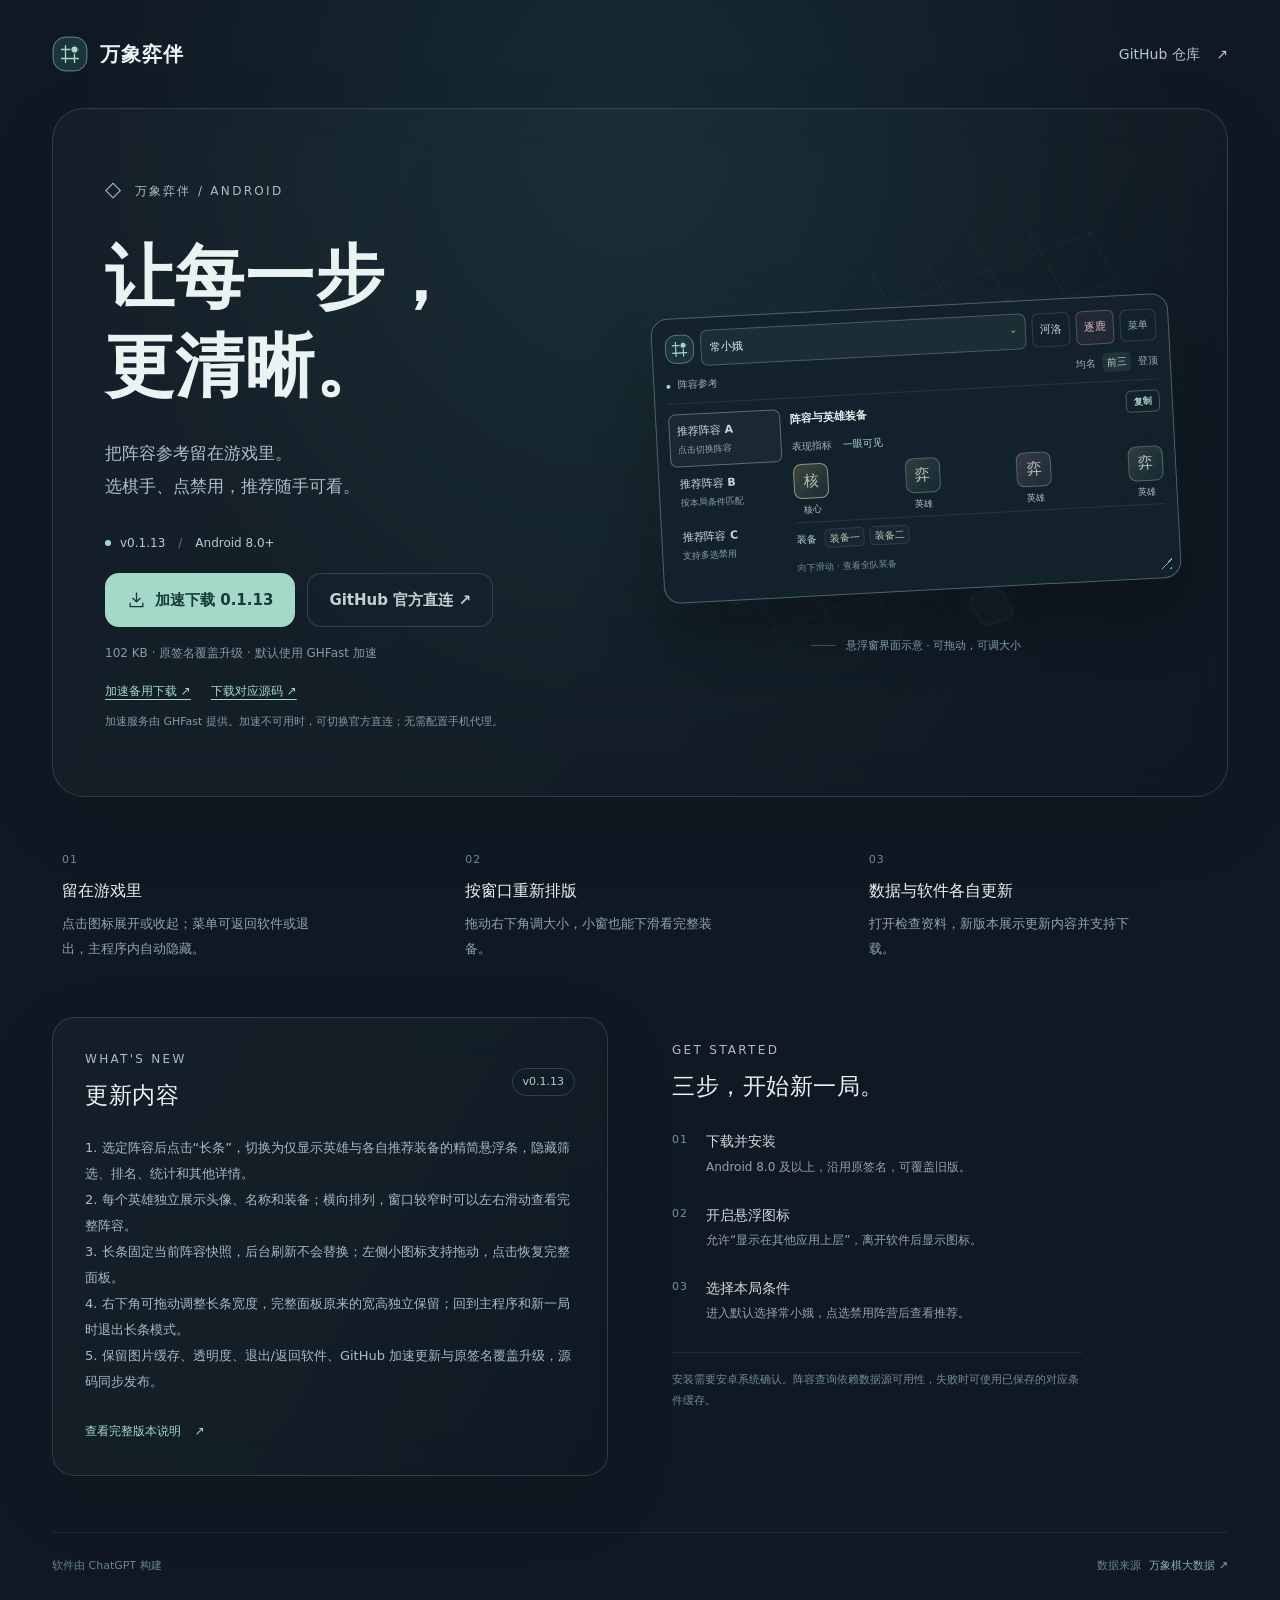
==== docs/index.html @ 3adbb767 "Release 0.1.13: pin selected lineup as a compact hero and equipment strip" ====
<!doctype html>
<html lang="zh-CN">
<head>
  <meta charset="utf-8">
  <meta name="viewport" content="width=device-width,initial-scale=1">
  <meta name="theme-color" content="#111d27">
  <meta name="description" content="万象弈伴 Android 下载。游戏内悬浮查看阵容、英雄装备，支持阵容码复制与软件内更新。">
  <title>万象弈伴 · Android 下载</title>
  <link rel="icon" type="image/svg+xml" href="icon.svg">
  <link rel="stylesheet" href="style.css?v=12">
</head>
<body>
  <div class="ambient" aria-hidden="true"></div>
  <header class="topbar wrap">
    <a class="brand" href="./" aria-label="万象弈伴首页"><img src="icon.svg" width="36" height="36" alt=""><span>万象弈伴</span></a>
    <a class="repo-link" href="https://github.com/xiguadoudou/WanxiangCompanion" target="_blank" rel="noopener">GitHub 仓库 <span aria-hidden="true">↗</span></a>
  </header>
  <main class="wrap">
    <section class="hero glass" aria-labelledby="title">
      <div class="hero-copy">
        <div class="eyebrow"><span class="diamond" aria-hidden="true">◇</span> 万象弈伴 / ANDROID</div>
        <h1 id="title">让每一步，<br>更清晰。</h1>
        <p class="intro">把阵容参考留在游戏里。<br>选棋手、点禁用，推荐随手可看。</p>
        <div class="release-line"><span class="dot" aria-hidden="true"></span><span id="version">最新稳定版</span><span class="separator">/</span> Android 8.0+</div>
        <div class="download-actions">
          <a class="button primary" id="download" href="https://ghfast.top/https://github.com/xiguadoudou/WanxiangCompanion/releases/latest/download/WanxiangCompanion.apk"><svg viewBox="0 0 24 24" fill="none" stroke="currentColor" stroke-width="1.7" aria-hidden="true"><path d="M12 3v12m-5-5 5 5 5-5M4 16v5h16v-5"/></svg><span id="downloadText">加速下载最新安装包</span></a>
          <a class="button secondary" id="backup" href="https://github.com/xiguadoudou/WanxiangCompanion/releases/latest/download/WanxiangCompanion.apk" target="_blank" rel="noopener">GitHub 官方直连 <span aria-hidden="true">↗</span></a>
        </div>
        <p class="download-note" id="downloadNote" role="status">正在读取最新版本与更新内容…</p>
        <div class="download-links"><a id="rawBackup" href="https://ghfast.top/https://raw.githubusercontent.com/xiguadoudou/WanxiangCompanion/main/updates/WanxiangCompanion-0.1.13.apk">加速备用下载 ↗</a><a id="sourceLink" href="https://ghfast.top/https://github.com/xiguadoudou/WanxiangCompanion/releases/latest/download/WanxiangCompanion-source.zip">下载对应源码 ↗</a></div>
        <p class="route-note">加速服务由 GHFast 提供。加速不可用时，可切换官方直连；无需配置手机代理。</p>
        <noscript><p class="download-note">加速与官方按钮均可直接下载安装包；更新内容请查看 GitHub 版本页。</p></noscript>
      </div>
      <div class="showcase">
        <div class="game-field" aria-hidden="true"><div class="board"><i></i><i></i><i></i><i></i><i></i></div></div>
        <div class="mini-window" aria-label="悬浮窗排版示意，不是实时推荐">
          <div class="mini-head"><img src="icon.svg" width="30" height="30" alt=""><span class="mini-player">常小娥 <small>⌄</small></span><span class="mini-faction">河洛</span><span class="mini-faction banned">逐鹿</span><span class="mini-reset">菜单</span></div>
          <div class="mini-toolbar"><span><i class="dot"></i> 阵容参考</span><span>均名 <b>前三</b> 登顶</span></div>
          <div class="mini-main"><div class="mini-list"><div class="mini-selected">推荐阵容 A<small>点击切换阵容</small></div><div>推荐阵容 B<small>按本局条件匹配</small></div><div>推荐阵容 C<small>支持多选禁用</small></div></div><div class="mini-detail"><div class="mini-title">阵容与英雄装备 <span>复制</span></div><div class="mini-stats">表现指标 <strong>一眼可见</strong></div><div class="mini-roster"><span>核<small>核心</small></span><span>弈<small>英雄</small></span><span>弈<small>英雄</small></span><span>弈<small>英雄</small></span></div><div class="mini-items">装备 <span>装备一</span><span>装备二</span></div><div class="mini-scroll">向下滑动 · 查看全队装备</div></div></div>
          <div class="resize-handle" aria-hidden="true"></div>
        </div>
        <div class="showcase-caption"><span class="caption-line"></span> 悬浮窗界面示意 · 可拖动，可调大小</div>
      </div>
    </section>
    <section class="features" aria-label="主要功能">
      <div><span class="feature-index">01</span><h2>留在游戏里</h2><p>点击图标展开或收起；菜单可返回软件或退出，主程序内自动隐藏。</p></div>
      <div><span class="feature-index">02</span><h2>按窗口重新排版</h2><p>拖动右下角调大小，小窗也能下滑看完整装备。</p></div>
      <div><span class="feature-index">03</span><h2>数据与软件各自更新</h2><p>打开检查资料，新版本展示更新内容并支持下载。</p></div>
    </section>
    <section class="bottom-grid">
      <div class="changelog glass" aria-labelledby="changes-title"><div class="section-heading"><div><div class="eyebrow">WHAT'S NEW</div><h2 id="changes-title">更新内容</h2></div><span id="notesVersion" class="version-chip">最新版本</span></div><p id="notes" class="notes">正在读取更新内容。也可以前往 GitHub 查看全部版本。</p><a id="releaseLink" class="text-link" href="https://github.com/xiguadoudou/WanxiangCompanion/releases/latest" target="_blank" rel="noopener">查看完整版本说明 <span aria-hidden="true">↗</span></a></div>
      <div class="install" aria-labelledby="install-title"><div class="eyebrow">GET STARTED</div><h2 id="install-title">三步，开始新一局。</h2><ol><li><span>01</span><div><b>下载并安装</b><p>Android 8.0 及以上，沿用原签名，可覆盖旧版。</p></div></li><li><span>02</span><div><b>开启悬浮图标</b><p>允许“显示在其他应用上层”，离开软件后显示图标。</p></div></li><li><span>03</span><div><b>选择本局条件</b><p>进入默认选择常小娥，点选禁用阵营后查看推荐。</p></div></li></ol><p class="install-note">安装需要安卓系统确认。阵容查询依赖数据源可用性，失败时可使用已保存的对应条件缓存。</p></div>
    </section>
  </main>
  <footer class="wrap footer"><span>软件由 ChatGPT 构建</span><span>数据来源 <a href="https://www.datawxq.com/" target="_blank" rel="noopener">万象棋大数据 ↗</a></span></footer>
  <script src="download.js?v=12" defer></script>
</body>
</html>
---- docs/style.css ----
*{box-sizing:border-box}html{color-scheme:dark;scroll-behavior:smooth}body{margin:0;background:#101923;color:#eaf2f2;font-family:system-ui,-apple-system,"Segoe UI","Microsoft YaHei",sans-serif;line-height:1.6;-webkit-font-smoothing:antialiased}.ambient{position:absolute;inset:0 0 auto;height:900px;z-index:-1;pointer-events:none;background:radial-gradient(ellipse at 49% 15%,#20464a66,transparent 60%)}a{color:inherit;text-decoration:none}a:focus-visible{outline:3px solid #a4d9ca;outline-offset:5px}.wrap{width:min(1176px,calc(100% - 64px));margin:auto}.topbar{height:108px;display:flex;justify-content:space-between;align-items:center}.brand{display:flex;align-items:center;gap:12px;font-size:20px;font-weight:650;letter-spacing:1px}.repo-link{color:#b5c6ca;font-size:14px}.repo-link span{margin-left:12px}.glass{border:1px solid #b7d9e329;background:linear-gradient(120deg,#dceaf807,#8acebc08 50%,#0d14201a);box-shadow:inset 0 1px #ffffff05,0 24px 80px #00000014;backdrop-filter:blur(20px)}.hero{border-radius:32px;display:grid;grid-template-columns:1fr 1fr;gap:24px;padding:64px 52px;position:relative;overflow:hidden}.eyebrow{font-size:12px;letter-spacing:2.3px;color:#a9bec2}.diamond{font-size:21px;vertical-align:-1px;margin-right:5px}h1{font-size:clamp(44px,5.4vw,70px);line-height:1.3;letter-spacing:1px;margin:26px 0 25px;font-weight:700}.intro{font-size:17px;color:#aebfc7;line-height:1.95;margin:0 0 30px}.release-line{display:flex;align-items:center;gap:9px;font-size:12px;color:#b5cbcc;margin-bottom:20px}.dot{display:inline-block;height:6px;width:6px;border-radius:50%;background:#a4d9ca;flex:none}.separator{color:#60767d;margin:0 4px}.download-actions{display:flex;flex-wrap:wrap;gap:12px}.button{display:inline-flex;align-items:center;justify-content:center;gap:9px;min-height:54px;padding:13px 21px;font-size:15px;font-weight:650;border:1px solid transparent;border-radius:14px;transition:background .18s,transform .18s}.button:hover{transform:translateY(-2px)}.button.primary{color:#173a3b;background:#a4d9ca}.button.primary:hover{background:#b8e8db}.button svg{width:19px;height:19px;flex:none}.button.secondary{color:#bfd3d5;border-color:#77969f4d;background:#15232d70}.button.secondary:hover{background:#27404b}.download-note{font-size:12px;line-height:1.8;min-height:22px;color:#849ba4;margin:16px 0 0}.showcase{position:relative;align-self:center;padding:68px 0 12px}.game-field{position:absolute;inset:-10px -52px 20px -15px;overflow:hidden;mask-image:linear-gradient(90deg,transparent,#000 20%,#000 80%,transparent)}.board{position:absolute;inset:30px -50px;transform:rotate(-20deg) skew(10deg);opacity:.45;background:repeating-linear-gradient(0deg,transparent,transparent 51px,#668c8825 52px,#668c8825 53px),repeating-linear-gradient(90deg,transparent,transparent 51px,#668c8825 52px,#668c8825 53px)}.board i{position:absolute;width:35px;height:35px;border:1px solid #7aa49c5c;border-radius:10px;background:#407d6f25;box-shadow:0 0 30px #74c0a822}.board i:nth-child(1){top:22px;left:130px}.board i:nth-child(2){top:128px;left:342px}.board i:nth-child(3){top:234px;left:77px}.board i:nth-child(4){top:340px;left:289px}.board i:nth-child(5){top:75px;left:448px}.mini-window{position:relative;border:1px solid #8eaead77;border-radius:17px;background:#14222dea;box-shadow:0 36px 60px #0005,0 0 65px #94cfb20b;padding:12px 12px 21px;transform:rotate(-3deg);font-size:11px}.mini-head{display:flex;gap:6px;align-items:center;white-space:nowrap}.mini-player{display:flex;justify-content:space-between;gap:12px;flex:1;padding:8px;color:#dceeed;border:1px solid #9ccbc452;border-radius:7px;background:#87bfa214}.mini-player small{color:#9ecfbf}.mini-faction,.mini-reset{border:1px solid #6f899e4d;border-radius:6px;padding:7px;color:#c1d3db}.mini-faction.banned{border-color:#bd87916b;color:#dfb6be;background:#bc839a15}.mini-reset{font-size:10px;color:#98b5b7}.mini-toolbar{display:flex;justify-content:space-between;align-items:center;gap:6px;margin:10px 0 0;padding:0 0 10px;border-bottom:1px solid #70879733;font-size:10px;color:#9eb4bc}.mini-toolbar .dot{height:4px;width:4px;margin-right:4px}.mini-toolbar b{color:#b4e0cf;background:#9bd4c51a;padding:4px;margin:0 4px;border-radius:4px;font-weight:500}.mini-main{display:grid;grid-template-columns:112px 1fr;gap:10px;padding-top:10px}.mini-list>div{padding:8px 7px;border:1px solid transparent;border-radius:7px;color:#c6d8de;font-weight:550}.mini-list>div.mini-selected{border-color:#9ec2bd77;background:#9ec2bd0c}.mini-list small{font-size:9px;font-weight:400;display:block;color:#8aa3ad;margin-top:3px}.mini-title{display:flex;align-items:center;justify-content:space-between;color:#e4efee;font-weight:650}.mini-title>span{font-size:9px;border:1px solid #9bc6bb5c;color:#a9d6c8;padding:3px 7px;border-radius:5px}.mini-stats{font-size:10px;color:#9fb5bf;margin:9px 0}.mini-stats strong{color:#acd9cc;font-weight:500;margin-left:8px}.mini-roster{display:flex;gap:9px;justify-content:space-between;margin-top:7px;padding-bottom:23px}.mini-roster>span{height:35px;width:35px;border-radius:8px;border:1px solid #8dbba366;background:linear-gradient(135deg,#768b7547,#305c6026);display:grid;place-items:center;position:relative;font-size:15px;color:#b7c8bd}.mini-roster>span:first-child{border-color:#b9c899b0;background:linear-gradient(135deg,#a396624d,#31515640)}.mini-roster>span:nth-child(3){background:linear-gradient(135deg,#9671854d,#31515640)}.mini-roster small{position:absolute;bottom:-19px;font-size:9px;color:#b4c5ce;white-space:nowrap}.mini-items{border-top:1px solid #70879733;padding-top:9px;color:#b8d6d5;font-size:10px;white-space:nowrap}.mini-items span{border:1px solid #698d943d;color:#c2c9b7;border-radius:5px;margin-left:5px;padding:3px 4px;background:#b2bba609}.mini-scroll{font-size:9px;color:#79929b;padding-top:13px}.resize-handle{position:absolute;bottom:8px;right:8px;width:12px;height:12px;background:repeating-linear-gradient(135deg,transparent 0 3px,#8bb4ac 3px 4px,transparent 4px 6px);clip-path:polygon(100% 0,100% 100%,0 100%)}.showcase-caption{position:relative;display:flex;align-items:center;justify-content:center;gap:10px;color:#829da5;font-size:11px;margin-top:45px}.caption-line{width:25px;height:1px;background:#7b9c9e66}.features{display:grid;grid-template-columns:repeat(3,1fr);gap:54px;margin:48px 10px 56px}.feature-index{color:#6c8c91;font-size:11px;letter-spacing:1px}.features h2{font-size:16px;font-weight:550;margin:8px 0}.features p{font-size:13px;color:#8da4ae;line-height:1.9;margin:0;max-width:270px}.bottom-grid{display:grid;grid-template-columns:1fr 1fr;gap:64px;align-items:start}.changelog{padding:32px;border-radius:22px}.section-heading{display:flex;align-items:center;justify-content:space-between;gap:16px}.section-heading h2,.install h2{font-size:23px;font-weight:550;margin:7px 0 0;letter-spacing:.5px}.version-chip{font-size:11px;padding:4px 10px;border:1px solid #7fae9c42;border-radius:99px;color:#a5d3c2;white-space:nowrap}.notes{font-size:13px;line-height:2;color:#a5bbc5;white-space:pre-line;margin:22px 0}.text-link{font-size:12px;color:#a4d9ca}.text-link span{margin-left:10px}.install{padding:24px 0}.install ol{list-style:none;margin:24px 0;padding:0}.install li{display:flex;gap:18px;margin-bottom:20px}.install li>span{font-size:11px;color:#709492;letter-spacing:1px;padding-top:3px}.install li b{font-size:14px;font-weight:500;color:#ccdddf}.install li p{font-size:12px;color:#8da4ae;margin:3px 0;line-height:1.8}.install-note{font-size:11px;line-height:1.9;color:#738c98;border-top:1px solid #70879726;padding-top:17px;max-width:410px}.footer{border-top:1px solid #70879726;display:flex;justify-content:space-between;gap:12px;padding:24px 0 35px;margin-top:56px;color:#69848f;font-size:11px}.footer a{color:#8ca9b1;margin-left:5px}
@media(min-width:1180px){.hero-copy{min-width:450px}.showcase{margin-left:5px}.mini-window{min-width:410px}}
@media(max-width:1000px){.hero{padding:46px 34px;gap:12px}.hero-copy{min-width:0}.button{padding:12px 16px;font-size:13px}.mini-head{gap:4px}.mini-head img{width:26px;height:26px}.mini-player{padding:6px;gap:5px}.mini-faction,.mini-reset{padding:6px}.mini-main{grid-template-columns:86px 1fr;gap:7px}.mini-roster{gap:5px}.mini-roster>span{height:29px;width:29px}.mini-title{font-size:10px}.mini-items{font-size:9px}.features{gap:28px}.bottom-grid{gap:36px}}
@media(max-width:760px){.wrap{width:calc(100% - 40px)}.topbar{height:86px}.brand{font-size:17px;gap:9px}.brand img{width:32px;height:32px}.repo-link{font-size:12px}.repo-link span{margin-left:4px}.hero{display:block;padding:36px 28px 26px;border-radius:24px}.eyebrow{font-size:11px;letter-spacing:1.8px}h1{font-size:48px;line-height:1.3;margin:24px 0}.intro{font-size:15px;margin-bottom:24px}.release-line{font-size:11px}.download-actions{display:grid;grid-template-columns:1fr}.button{min-height:54px;font-size:16px}.download-note{font-size:11px}.showcase{max-width:420px;margin:0 auto;padding:45px 0 8px}.mini-window{transform:rotate(-2deg);padding:10px 10px 18px}.mini-player{font-size:10px}.mini-main{grid-template-columns:92px 1fr}.mini-roster>span{height:31px;width:31px}.mini-items{font-size:9px}.showcase-caption{font-size:10px;margin-top:28px}.game-field{inset:0 -28px -20px}.features{grid-template-columns:1fr;gap:24px;margin:32px 8px 38px}.features>div{display:grid;grid-template-columns:26px 1fr;column-gap:12px}.feature-index{padding-top:5px;grid-row:1/3}.features h2{margin:0 0 5px;font-size:15px}.features p{grid-column:2;font-size:12px;max-width:none}.bottom-grid{grid-template-columns:1fr;gap:24px}.changelog{padding:25px 24px;border-radius:20px}.section-heading h2,.install h2{font-size:21px}.notes{font-size:12px}.install{padding:10px 8px 0}.install ol{margin-top:22px}.footer{margin-top:26px;flex-direction:column;padding:22px 0 30px;gap:6px}}
@media(max-width:360px){.wrap{width:calc(100% - 28px)}.hero{padding:28px 22px 22px}h1{font-size:41px}.mini-head{gap:3px}.mini-faction{font-size:9px}.mini-reset{display:none}.mini-main{grid-template-columns:77px 1fr}.mini-list>div{padding:7px 4px;font-size:10px}.mini-roster{gap:4px}.mini-roster>span{height:25px;width:25px;font-size:12px}.mini-items span{margin-left:3px;padding:3px}.mini-title{font-size:9px}.repo-link{font-size:11px}}
@media(prefers-reduced-motion:reduce){html{scroll-behavior:auto}.button{transition:none}.button:hover{transform:none}}

.download-links{display:flex;flex-wrap:wrap;gap:8px 20px;margin-top:12px;color:#a4d9ca;font-size:12px}.download-links a{padding:5px 0;text-decoration:underline;text-underline-offset:4px}.route-note{font-size:11px;line-height:1.8;color:#849ba4;margin:6px 0 0}
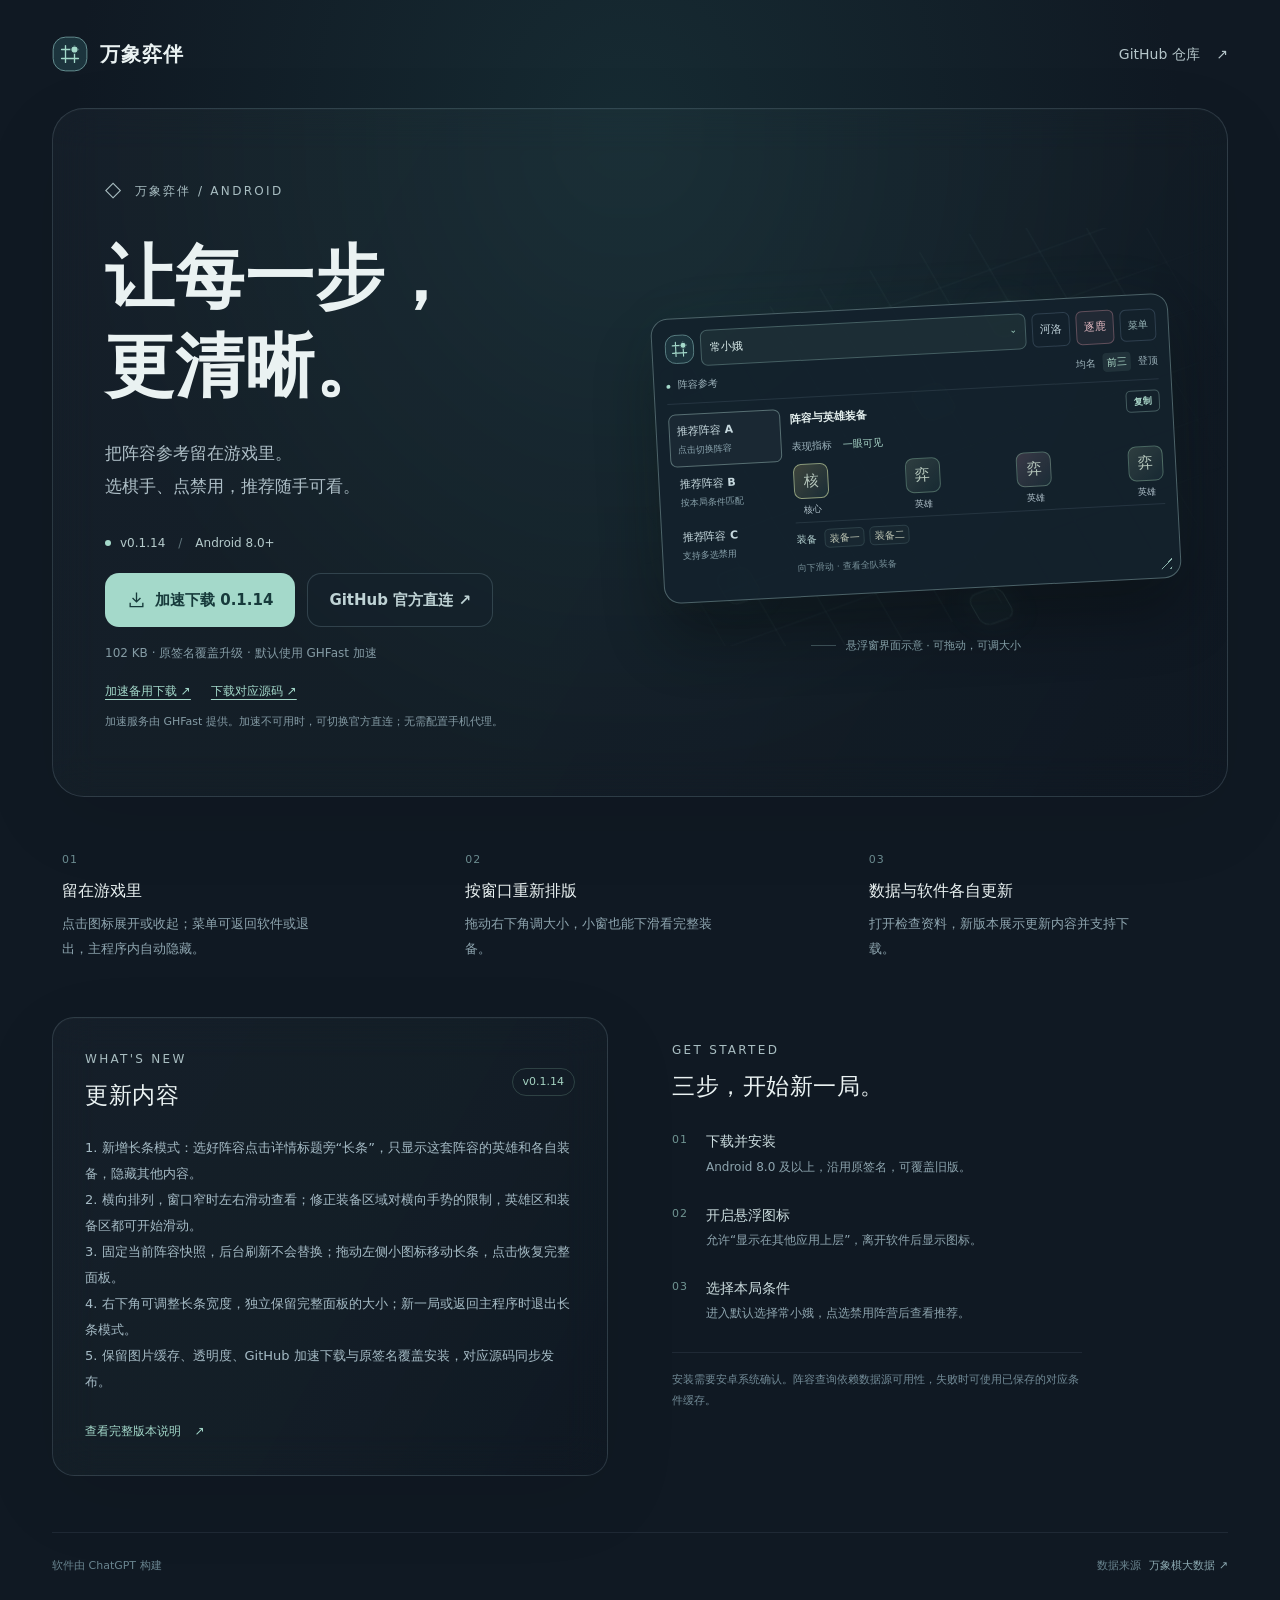
==== commit c3b3f6a6: "Release 0.1.14: allow touch swipes from equipment rows in the pinned strip" ====
--- a/docs/index.html
+++ b/docs/index.html
@@ -27,7 +27,7 @@
           <a class="button secondary" id="backup" href="https://github.com/xiguadoudou/WanxiangCompanion/releases/latest/download/WanxiangCompanion.apk" target="_blank" rel="noopener">GitHub 官方直连 <span aria-hidden="true">↗</span></a>
         </div>
         <p class="download-note" id="downloadNote" role="status">正在读取最新版本与更新内容…</p>
-        <div class="download-links"><a id="rawBackup" href="https://ghfast.top/https://raw.githubusercontent.com/xiguadoudou/WanxiangCompanion/main/updates/WanxiangCompanion-0.1.13.apk">加速备用下载 ↗</a><a id="sourceLink" href="https://ghfast.top/https://github.com/xiguadoudou/WanxiangCompanion/releases/latest/download/WanxiangCompanion-source.zip">下载对应源码 ↗</a></div>
+        <div class="download-links"><a id="rawBackup" href="https://ghfast.top/https://raw.githubusercontent.com/xiguadoudou/WanxiangCompanion/main/updates/WanxiangCompanion-0.1.14.apk">加速备用下载 ↗</a><a id="sourceLink" href="https://ghfast.top/https://github.com/xiguadoudou/WanxiangCompanion/releases/latest/download/WanxiangCompanion-source.zip">下载对应源码 ↗</a></div>
         <p class="route-note">加速服务由 GHFast 提供。加速不可用时，可切换官方直连；无需配置手机代理。</p>
         <noscript><p class="download-note">加速与官方按钮均可直接下载安装包；更新内容请查看 GitHub 版本页。</p></noscript>
       </div>
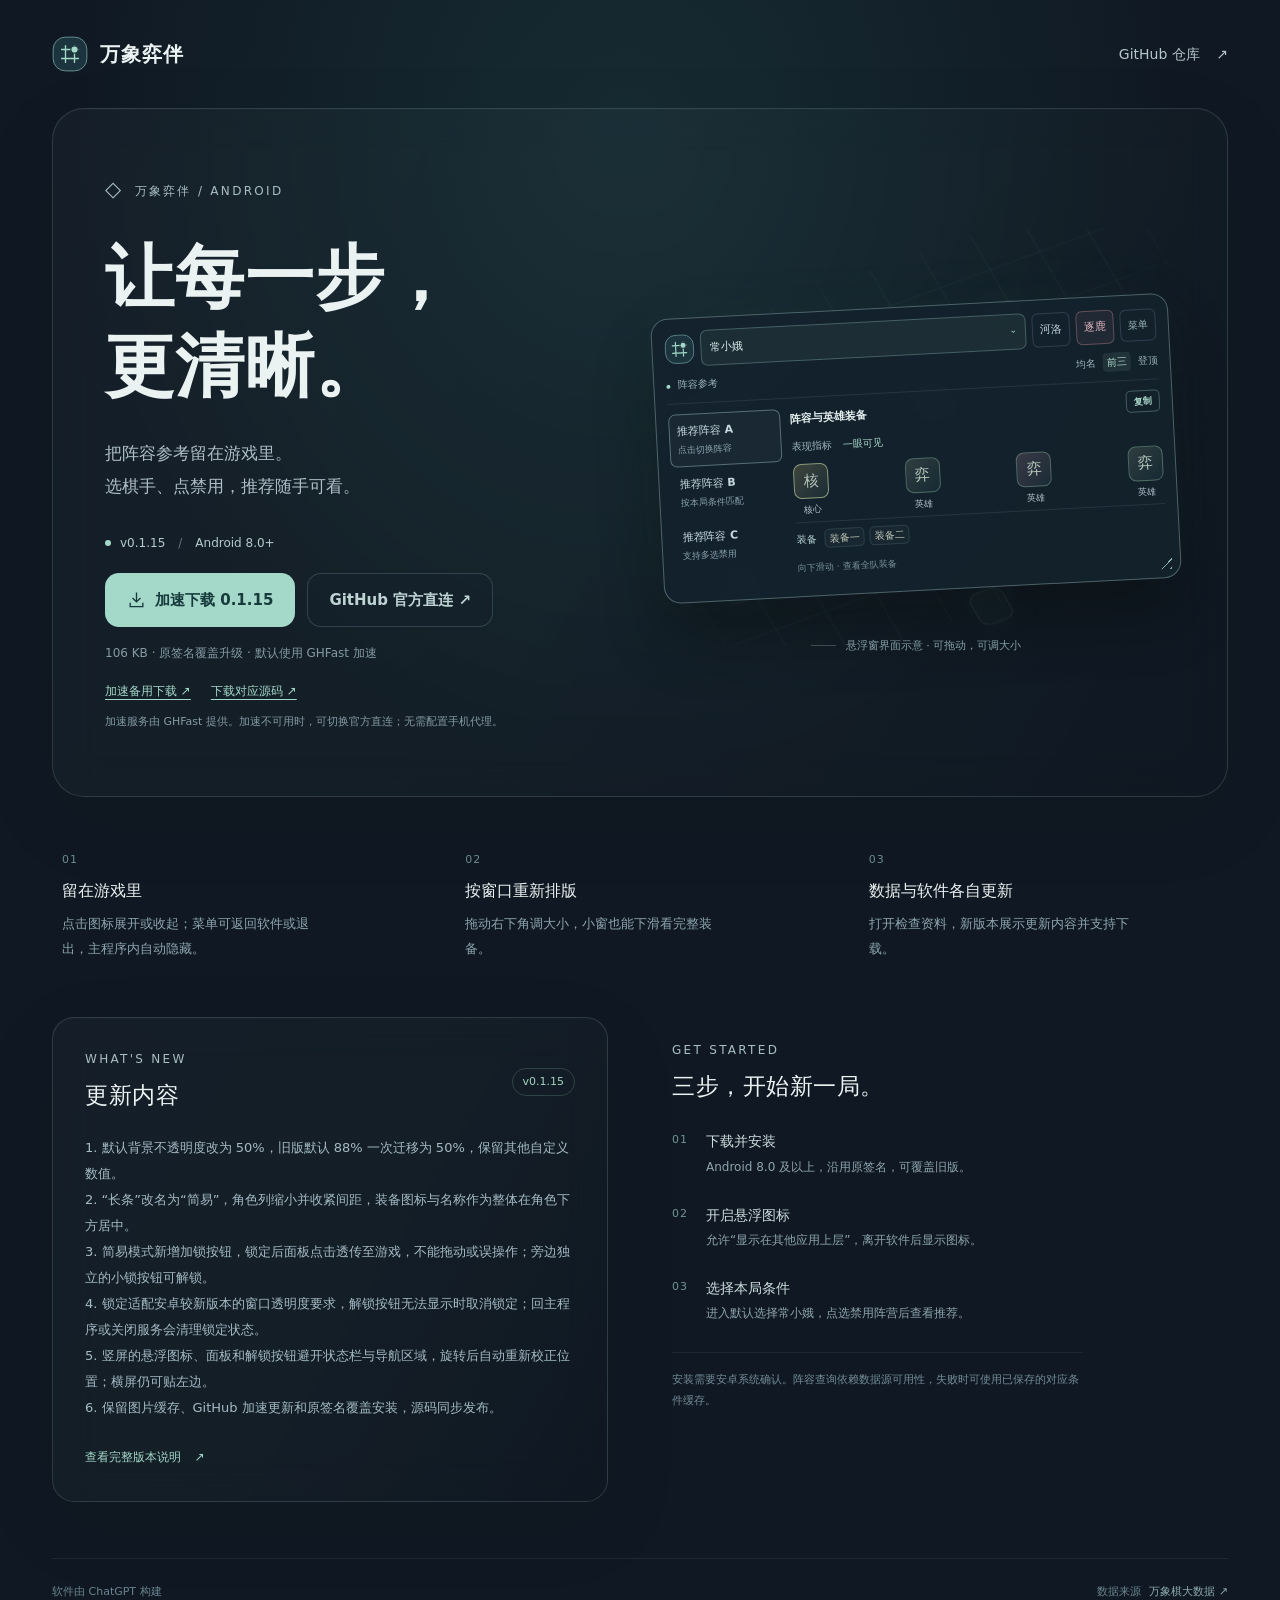
==== commit e4580782: "Release 0.1.15: compact simple mode, click-through lock, 50% opacity and portrait-safe controls" ====
--- a/docs/index.html
+++ b/docs/index.html
@@ -27,7 +27,7 @@
           <a class="button secondary" id="backup" href="https://github.com/xiguadoudou/WanxiangCompanion/releases/latest/download/WanxiangCompanion.apk" target="_blank" rel="noopener">GitHub 官方直连 <span aria-hidden="true">↗</span></a>
         </div>
         <p class="download-note" id="downloadNote" role="status">正在读取最新版本与更新内容…</p>
-        <div class="download-links"><a id="rawBackup" href="https://ghfast.top/https://raw.githubusercontent.com/xiguadoudou/WanxiangCompanion/main/updates/WanxiangCompanion-0.1.14.apk">加速备用下载 ↗</a><a id="sourceLink" href="https://ghfast.top/https://github.com/xiguadoudou/WanxiangCompanion/releases/latest/download/WanxiangCompanion-source.zip">下载对应源码 ↗</a></div>
+        <div class="download-links"><a id="rawBackup" href="https://ghfast.top/https://raw.githubusercontent.com/xiguadoudou/WanxiangCompanion/main/updates/WanxiangCompanion-0.1.15.apk">加速备用下载 ↗</a><a id="sourceLink" href="https://ghfast.top/https://github.com/xiguadoudou/WanxiangCompanion/releases/latest/download/WanxiangCompanion-source.zip">下载对应源码 ↗</a></div>
         <p class="route-note">加速服务由 GHFast 提供。加速不可用时，可切换官方直连；无需配置手机代理。</p>
         <noscript><p class="download-note">加速与官方按钮均可直接下载安装包；更新内容请查看 GitHub 版本页。</p></noscript>
       </div>
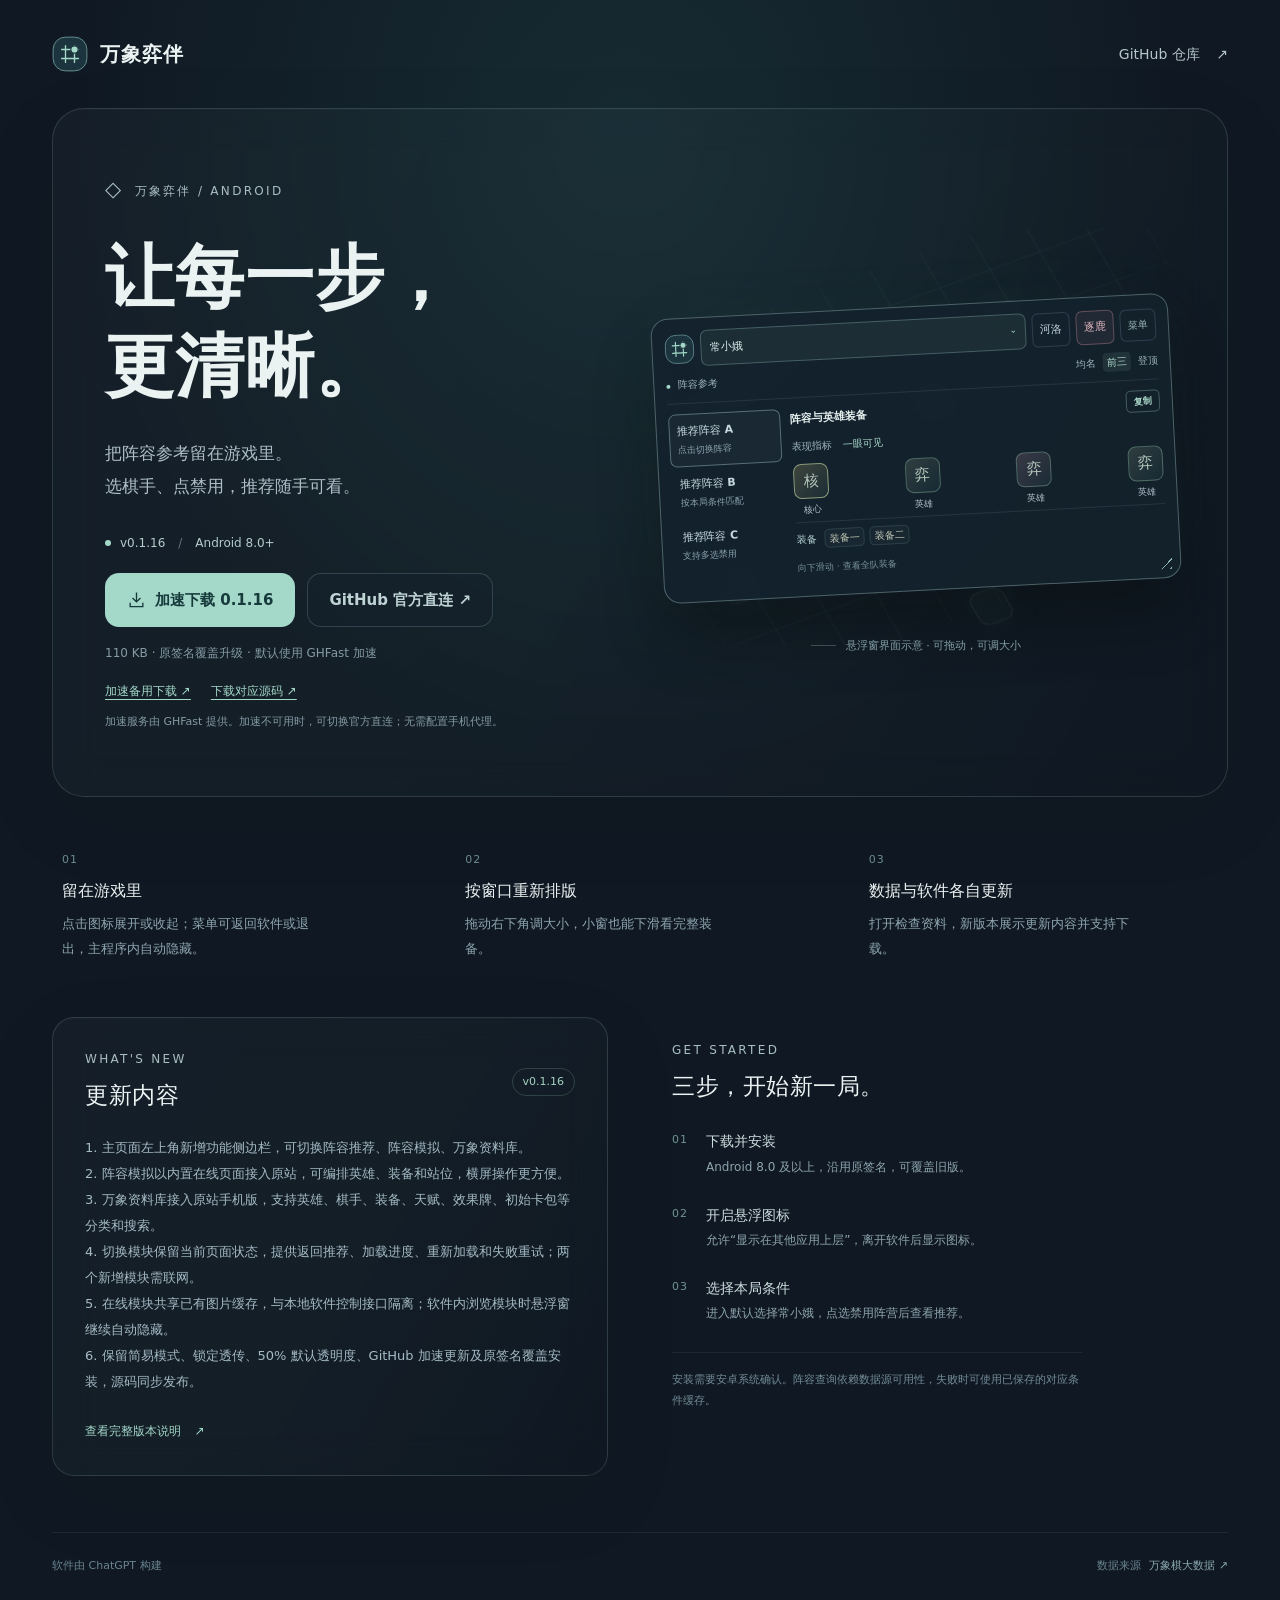
==== commit 3b7bd1ed: "Release 0.1.16: native sidebar with in-app simulator and mobile database modules" ====
--- a/docs/index.html
+++ b/docs/index.html
@@ -27,7 +27,7 @@
           <a class="button secondary" id="backup" href="https://github.com/xiguadoudou/WanxiangCompanion/releases/latest/download/WanxiangCompanion.apk" target="_blank" rel="noopener">GitHub 官方直连 <span aria-hidden="true">↗</span></a>
         </div>
         <p class="download-note" id="downloadNote" role="status">正在读取最新版本与更新内容…</p>
-        <div class="download-links"><a id="rawBackup" href="https://ghfast.top/https://raw.githubusercontent.com/xiguadoudou/WanxiangCompanion/main/updates/WanxiangCompanion-0.1.15.apk">加速备用下载 ↗</a><a id="sourceLink" href="https://ghfast.top/https://github.com/xiguadoudou/WanxiangCompanion/releases/latest/download/WanxiangCompanion-source.zip">下载对应源码 ↗</a></div>
+        <div class="download-links"><a id="rawBackup" href="https://ghfast.top/https://raw.githubusercontent.com/xiguadoudou/WanxiangCompanion/main/updates/WanxiangCompanion-0.1.16.apk">加速备用下载 ↗</a><a id="sourceLink" href="https://ghfast.top/https://github.com/xiguadoudou/WanxiangCompanion/releases/latest/download/WanxiangCompanion-source.zip">下载对应源码 ↗</a></div>
         <p class="route-note">加速服务由 GHFast 提供。加速不可用时，可切换官方直连；无需配置手机代理。</p>
         <noscript><p class="download-note">加速与官方按钮均可直接下载安装包；更新内容请查看 GitHub 版本页。</p></noscript>
       </div>
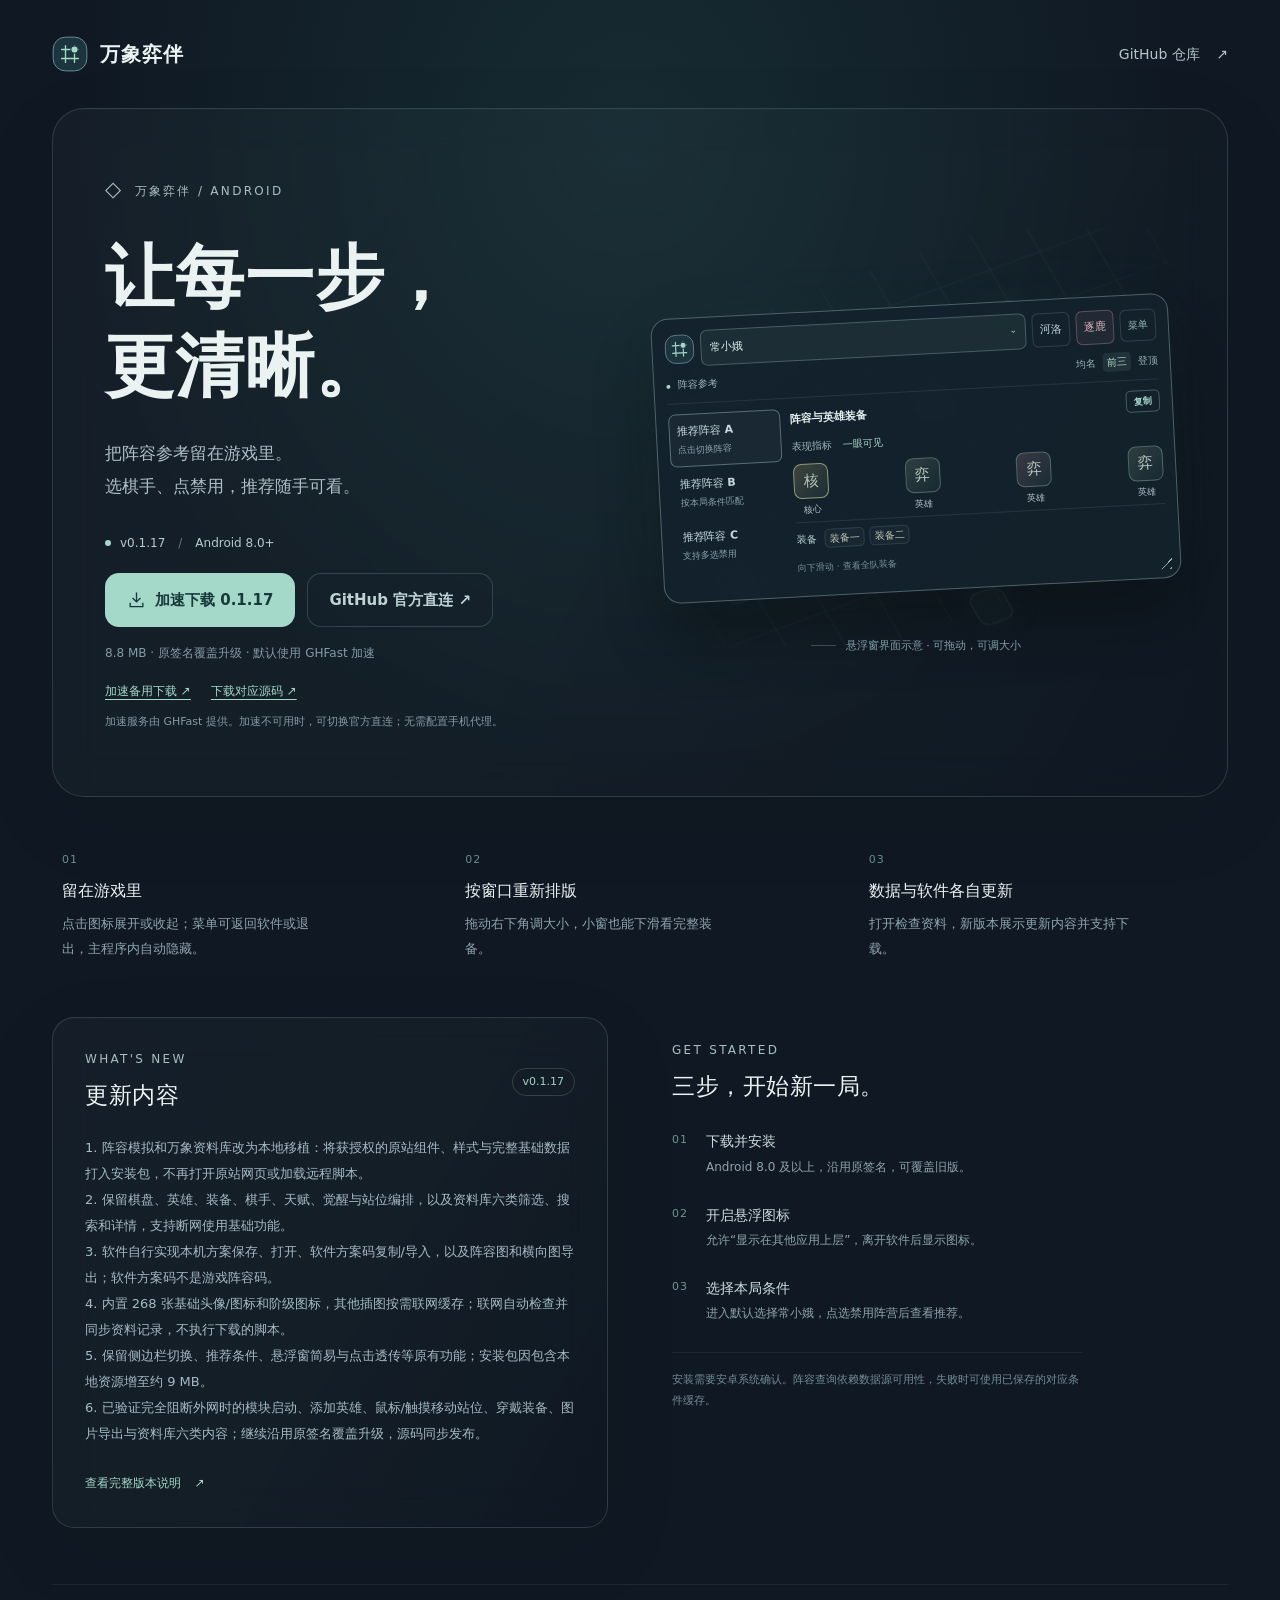
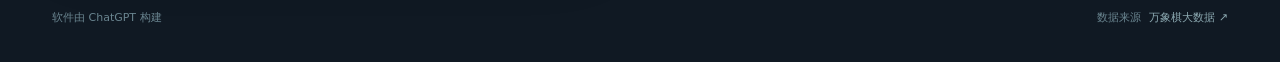
==== commit 7eb8d837: "Release 0.1.17: port authorized simulator and database into offline app modules" ====
--- a/docs/index.html
+++ b/docs/index.html
@@ -27,7 +27,7 @@
           <a class="button secondary" id="backup" href="https://github.com/xiguadoudou/WanxiangCompanion/releases/latest/download/WanxiangCompanion.apk" target="_blank" rel="noopener">GitHub 官方直连 <span aria-hidden="true">↗</span></a>
         </div>
         <p class="download-note" id="downloadNote" role="status">正在读取最新版本与更新内容…</p>
-        <div class="download-links"><a id="rawBackup" href="https://ghfast.top/https://raw.githubusercontent.com/xiguadoudou/WanxiangCompanion/main/updates/WanxiangCompanion-0.1.16.apk">加速备用下载 ↗</a><a id="sourceLink" href="https://ghfast.top/https://github.com/xiguadoudou/WanxiangCompanion/releases/latest/download/WanxiangCompanion-source.zip">下载对应源码 ↗</a></div>
+        <div class="download-links"><a id="rawBackup" href="https://ghfast.top/https://raw.githubusercontent.com/xiguadoudou/WanxiangCompanion/main/updates/WanxiangCompanion-0.1.17.apk">加速备用下载 ↗</a><a id="sourceLink" href="https://ghfast.top/https://github.com/xiguadoudou/WanxiangCompanion/releases/latest/download/WanxiangCompanion-source.zip">下载对应源码 ↗</a></div>
         <p class="route-note">加速服务由 GHFast 提供。加速不可用时，可切换官方直连；无需配置手机代理。</p>
         <noscript><p class="download-note">加速与官方按钮均可直接下载安装包；更新内容请查看 GitHub 版本页。</p></noscript>
       </div>
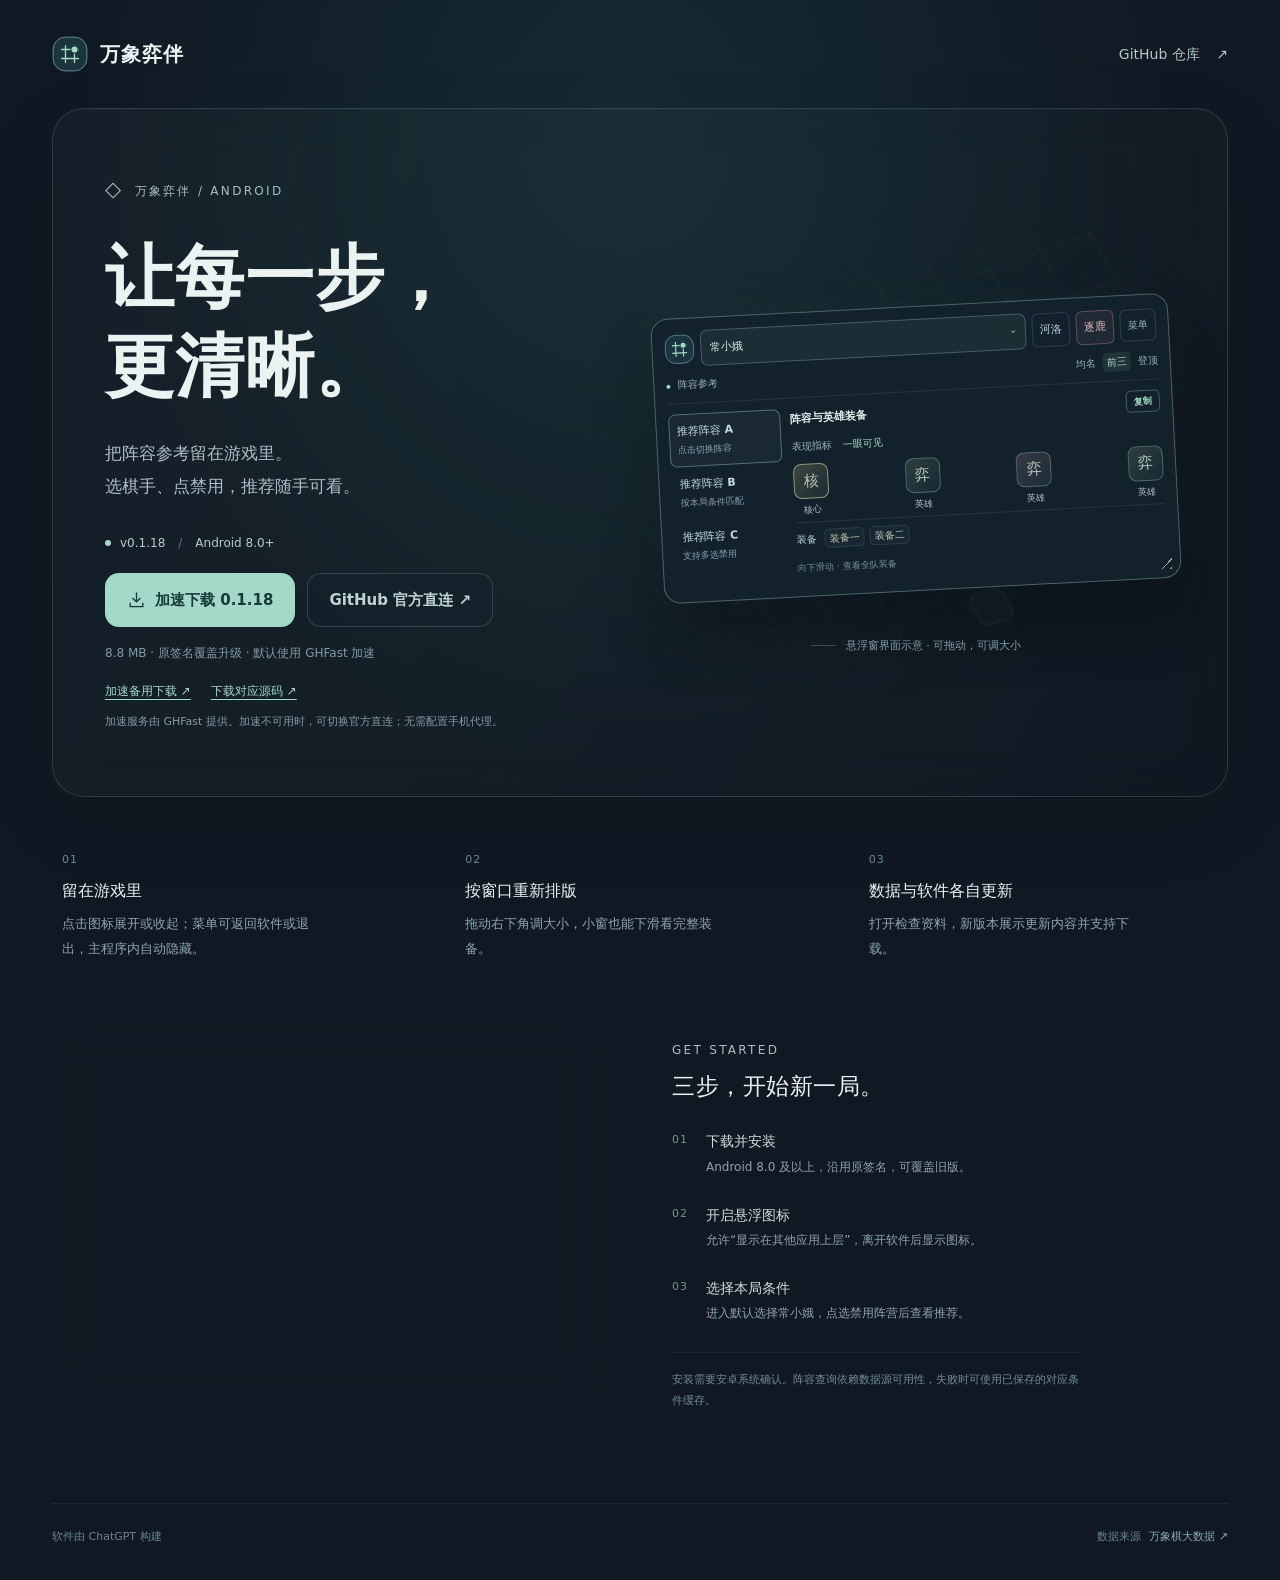
==== commit 76bba89d: "Release 0.1.18: unify local modules with app theme and block website navigation" ====
--- a/docs/index.html
+++ b/docs/index.html
@@ -27,7 +27,7 @@
           <a class="button secondary" id="backup" href="https://github.com/xiguadoudou/WanxiangCompanion/releases/latest/download/WanxiangCompanion.apk" target="_blank" rel="noopener">GitHub 官方直连 <span aria-hidden="true">↗</span></a>
         </div>
         <p class="download-note" id="downloadNote" role="status">正在读取最新版本与更新内容…</p>
-        <div class="download-links"><a id="rawBackup" href="https://ghfast.top/https://raw.githubusercontent.com/xiguadoudou/WanxiangCompanion/main/updates/WanxiangCompanion-0.1.17.apk">加速备用下载 ↗</a><a id="sourceLink" href="https://ghfast.top/https://github.com/xiguadoudou/WanxiangCompanion/releases/latest/download/WanxiangCompanion-source.zip">下载对应源码 ↗</a></div>
+        <div class="download-links"><a id="rawBackup" href="https://ghfast.top/https://raw.githubusercontent.com/xiguadoudou/WanxiangCompanion/main/updates/WanxiangCompanion-0.1.18.apk">加速备用下载 ↗</a><a id="sourceLink" href="https://ghfast.top/https://github.com/xiguadoudou/WanxiangCompanion/releases/latest/download/WanxiangCompanion-source.zip">下载对应源码 ↗</a></div>
         <p class="route-note">加速服务由 GHFast 提供。加速不可用时，可切换官方直连；无需配置手机代理。</p>
         <noscript><p class="download-note">加速与官方按钮均可直接下载安装包；更新内容请查看 GitHub 版本页。</p></noscript>
       </div>
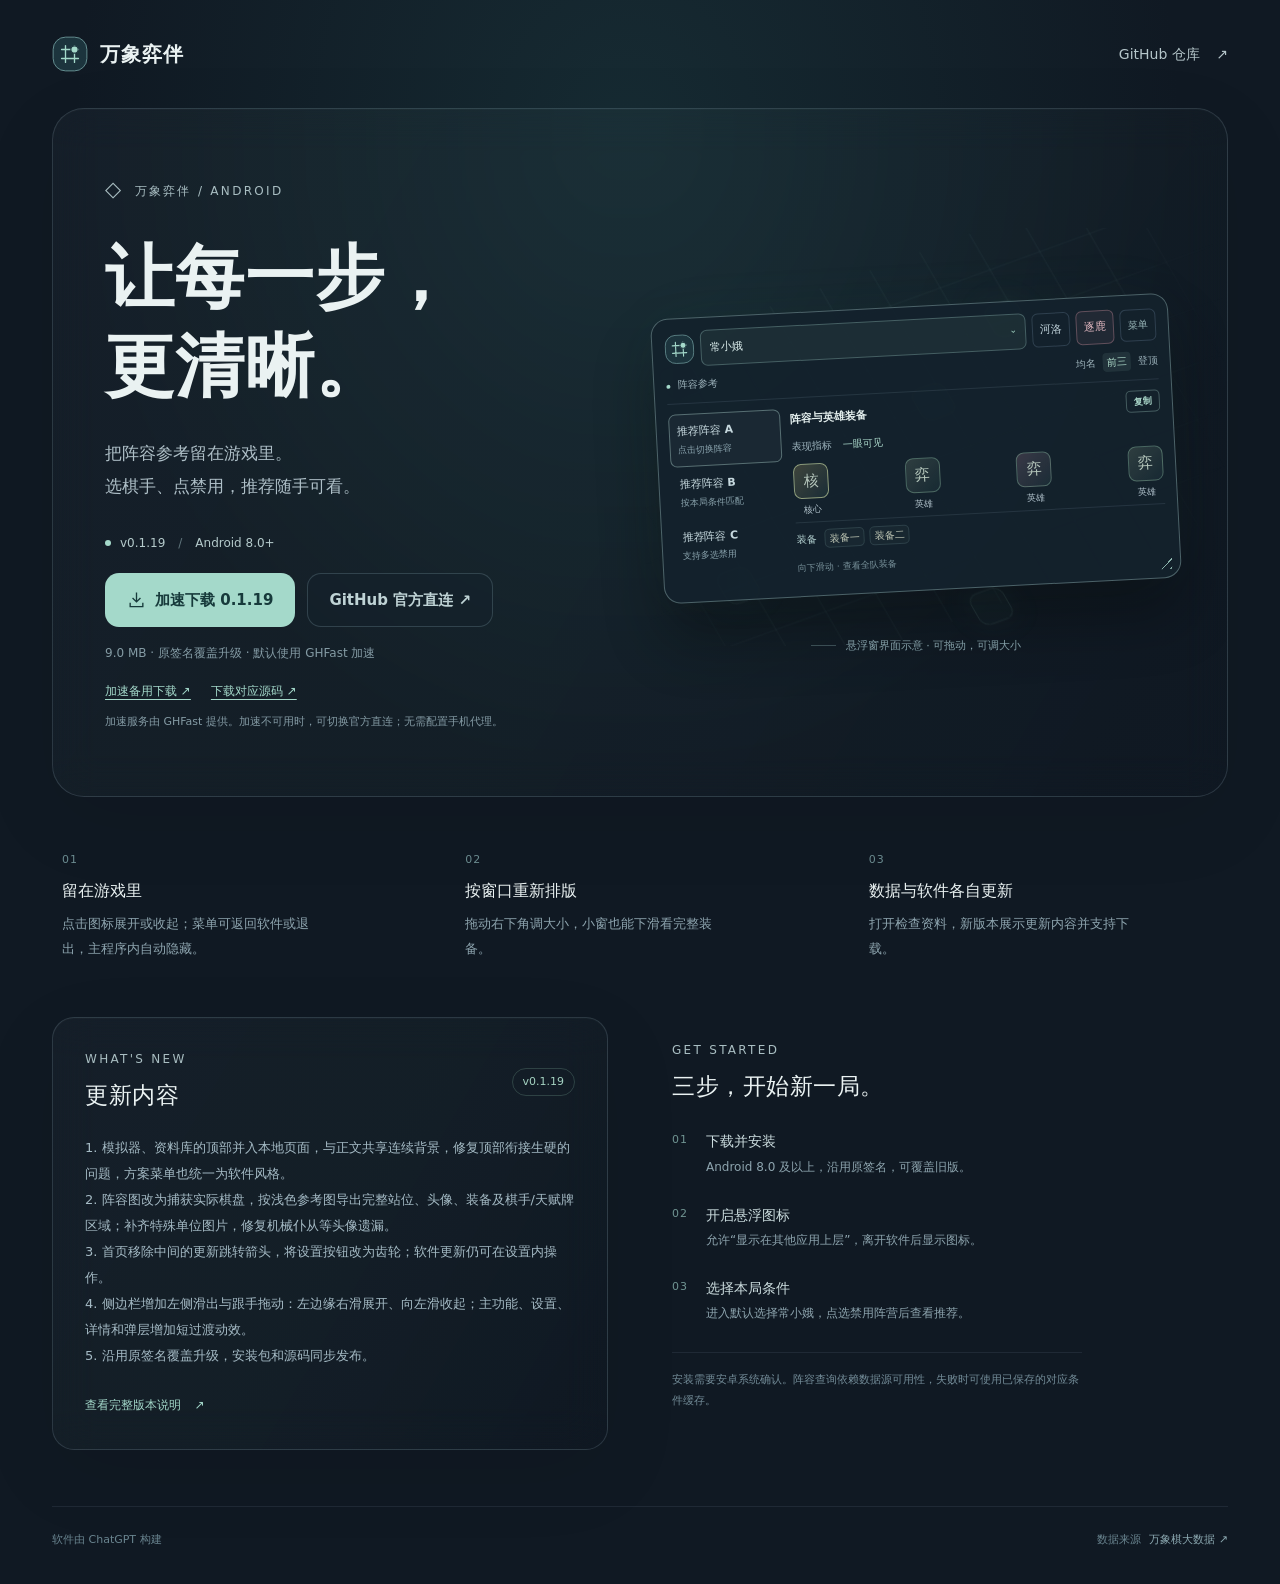
==== commit ba8c26d7: "Release 0.1.19: continuous module headers, full board export, gear settings and animated navigation" ====
--- a/docs/index.html
+++ b/docs/index.html
@@ -27,7 +27,7 @@
           <a class="button secondary" id="backup" href="https://github.com/xiguadoudou/WanxiangCompanion/releases/latest/download/WanxiangCompanion.apk" target="_blank" rel="noopener">GitHub 官方直连 <span aria-hidden="true">↗</span></a>
         </div>
         <p class="download-note" id="downloadNote" role="status">正在读取最新版本与更新内容…</p>
-        <div class="download-links"><a id="rawBackup" href="https://ghfast.top/https://raw.githubusercontent.com/xiguadoudou/WanxiangCompanion/main/updates/WanxiangCompanion-0.1.18.apk">加速备用下载 ↗</a><a id="sourceLink" href="https://ghfast.top/https://github.com/xiguadoudou/WanxiangCompanion/releases/latest/download/WanxiangCompanion-source.zip">下载对应源码 ↗</a></div>
+        <div class="download-links"><a id="rawBackup" href="https://ghfast.top/https://raw.githubusercontent.com/xiguadoudou/WanxiangCompanion/main/updates/WanxiangCompanion-0.1.19.apk">加速备用下载 ↗</a><a id="sourceLink" href="https://ghfast.top/https://github.com/xiguadoudou/WanxiangCompanion/releases/latest/download/WanxiangCompanion-source.zip">下载对应源码 ↗</a></div>
         <p class="route-note">加速服务由 GHFast 提供。加速不可用时，可切换官方直连；无需配置手机代理。</p>
         <noscript><p class="download-note">加速与官方按钮均可直接下载安装包；更新内容请查看 GitHub 版本页。</p></noscript>
       </div>
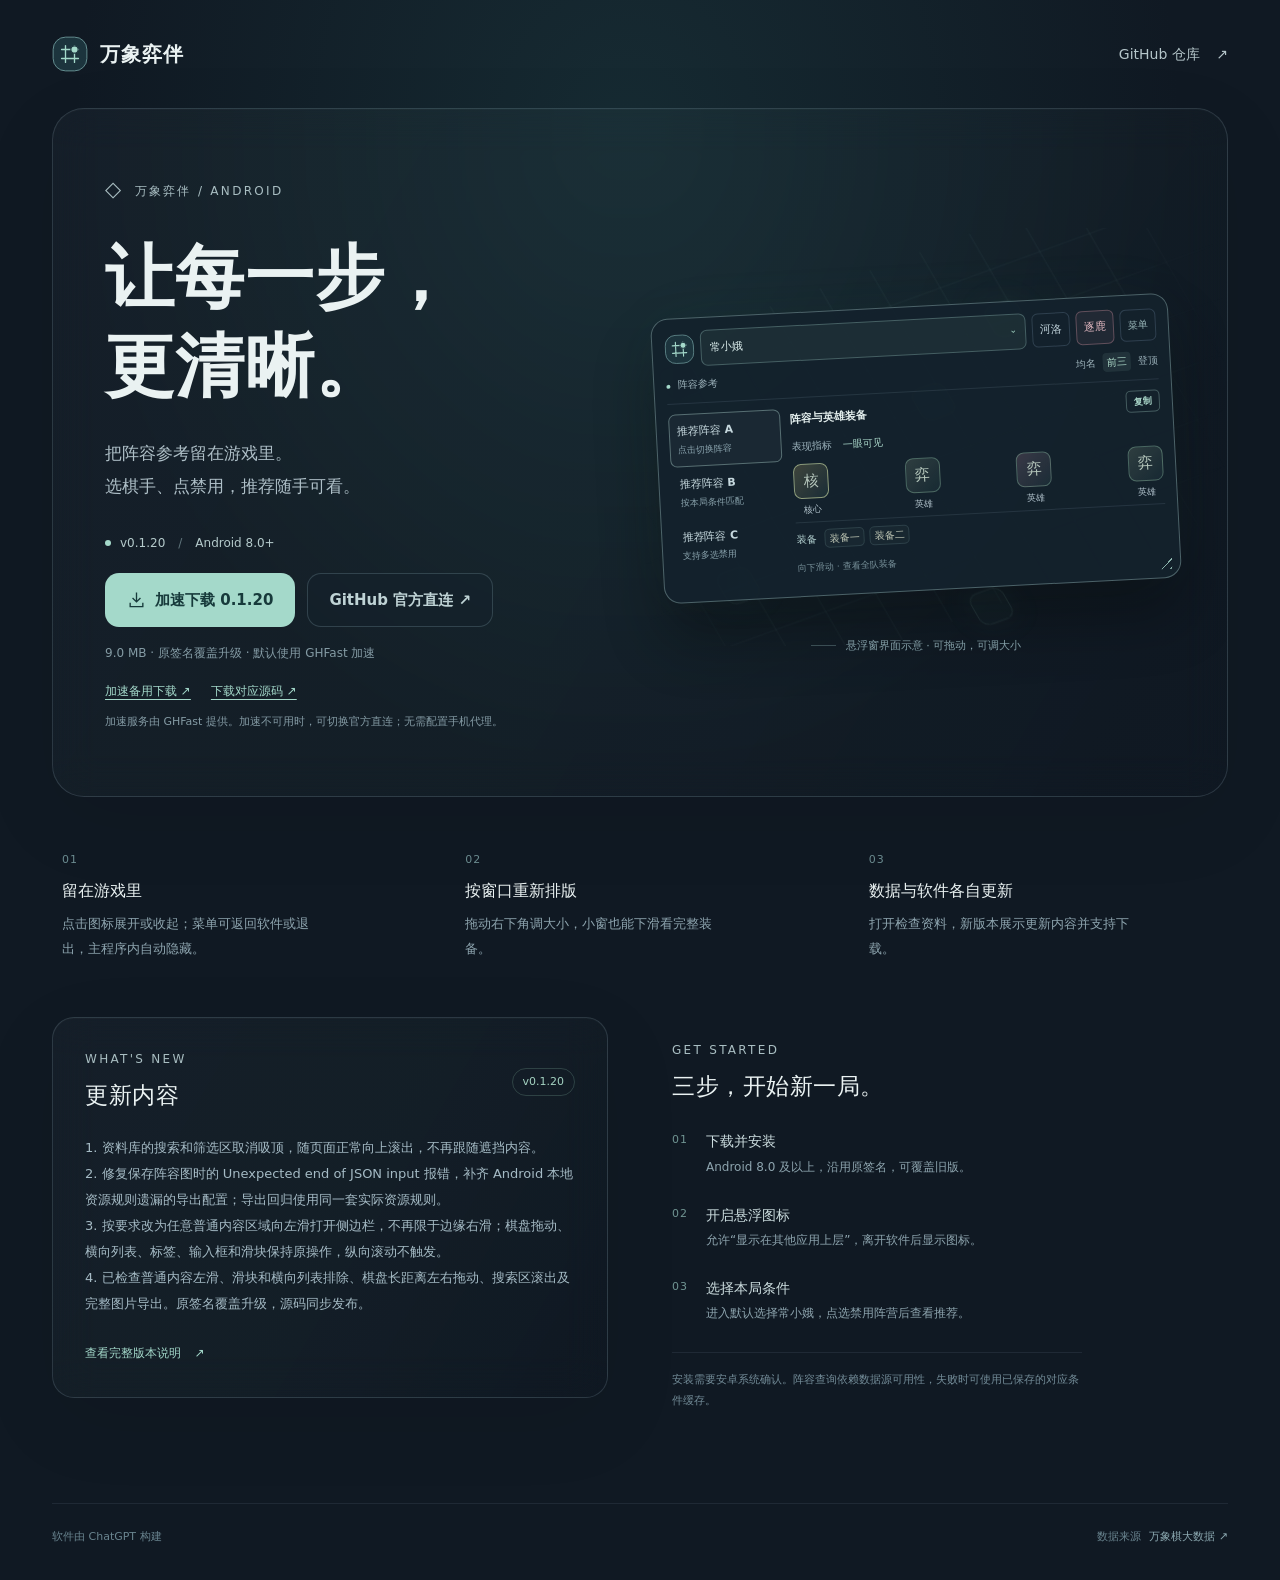
==== commit 624dbf0e: "Release 0.1.20: fix Android export routing, normal library scrolling and full-page left-swipe naviga" ====
--- a/docs/index.html
+++ b/docs/index.html
@@ -27,7 +27,7 @@
           <a class="button secondary" id="backup" href="https://github.com/xiguadoudou/WanxiangCompanion/releases/latest/download/WanxiangCompanion.apk" target="_blank" rel="noopener">GitHub 官方直连 <span aria-hidden="true">↗</span></a>
         </div>
         <p class="download-note" id="downloadNote" role="status">正在读取最新版本与更新内容…</p>
-        <div class="download-links"><a id="rawBackup" href="https://ghfast.top/https://raw.githubusercontent.com/xiguadoudou/WanxiangCompanion/main/updates/WanxiangCompanion-0.1.19.apk">加速备用下载 ↗</a><a id="sourceLink" href="https://ghfast.top/https://github.com/xiguadoudou/WanxiangCompanion/releases/latest/download/WanxiangCompanion-source.zip">下载对应源码 ↗</a></div>
+        <div class="download-links"><a id="rawBackup" href="https://ghfast.top/https://raw.githubusercontent.com/xiguadoudou/WanxiangCompanion/main/updates/WanxiangCompanion-0.1.20.apk">加速备用下载 ↗</a><a id="sourceLink" href="https://ghfast.top/https://github.com/xiguadoudou/WanxiangCompanion/releases/latest/download/WanxiangCompanion-source.zip">下载对应源码 ↗</a></div>
         <p class="route-note">加速服务由 GHFast 提供。加速不可用时，可切换官方直连；无需配置手机代理。</p>
         <noscript><p class="download-note">加速与官方按钮均可直接下载安装包；更新内容请查看 GitHub 版本页。</p></noscript>
       </div>
